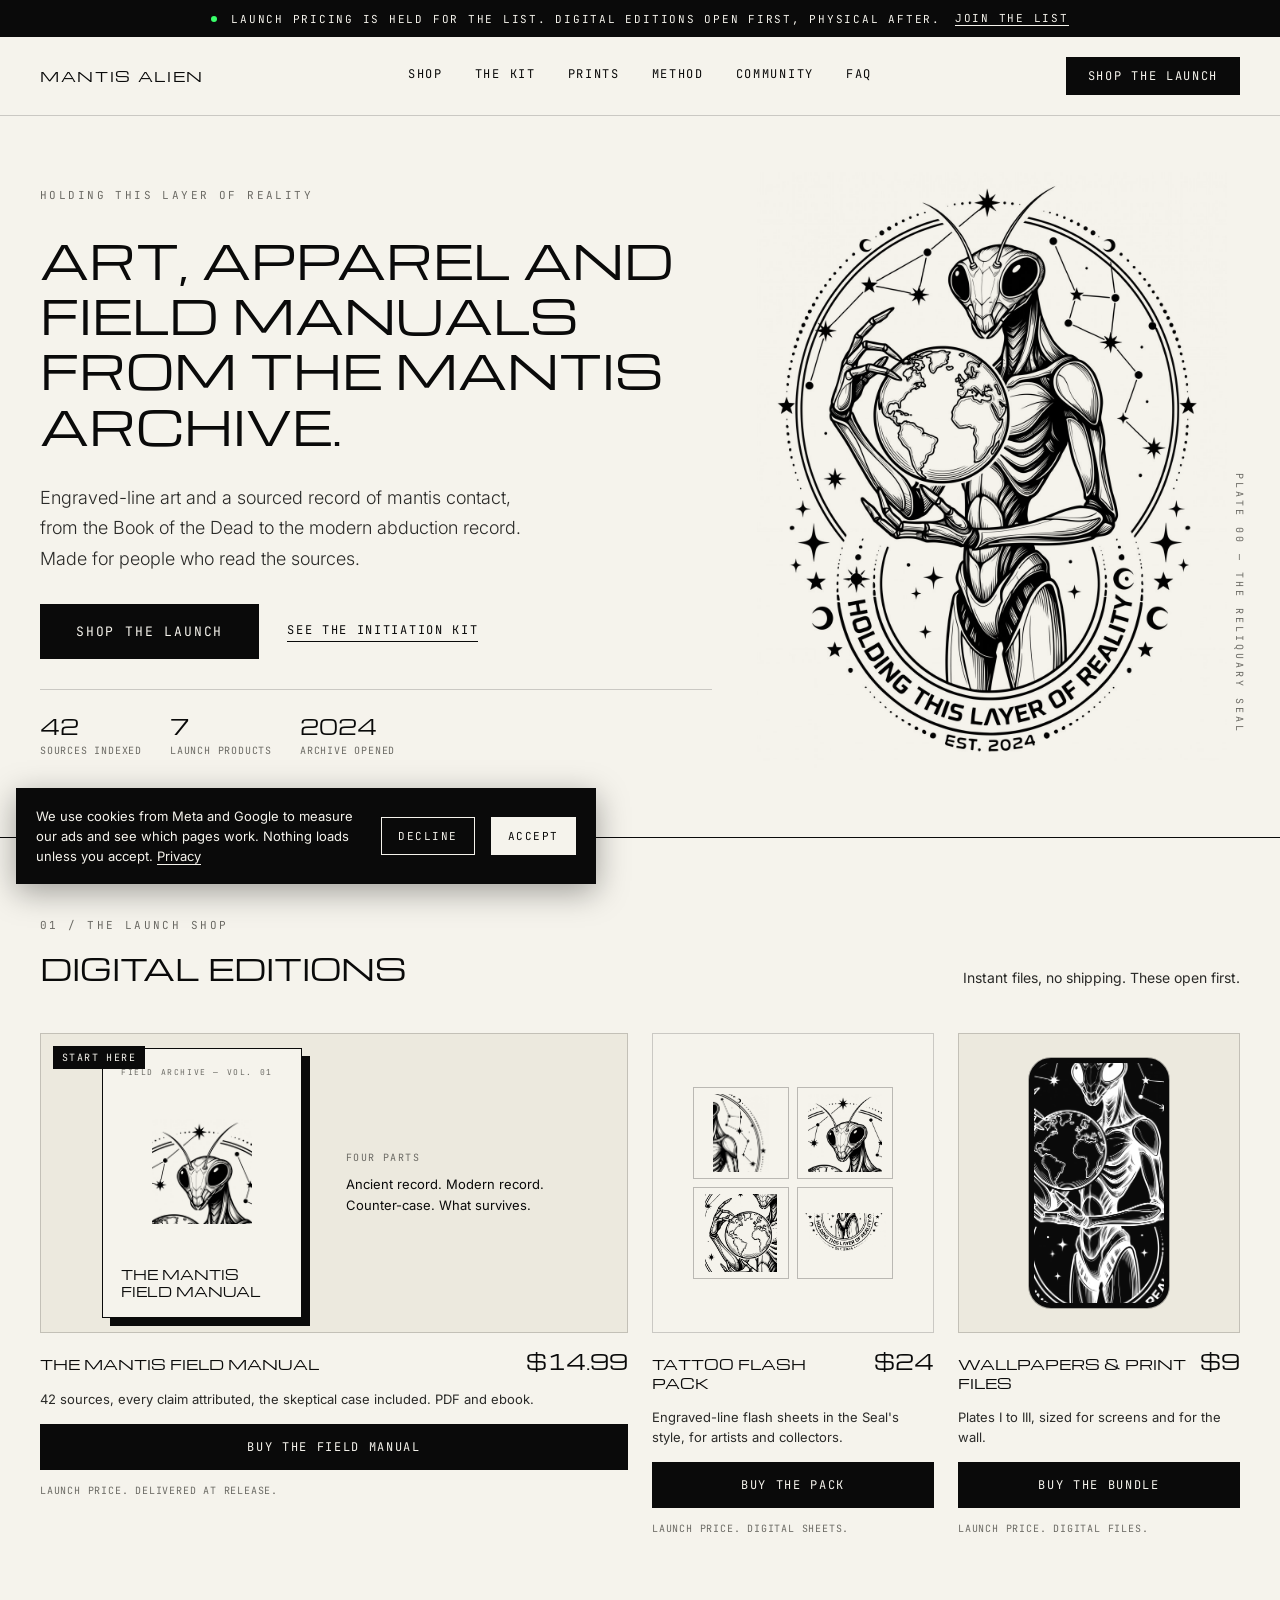
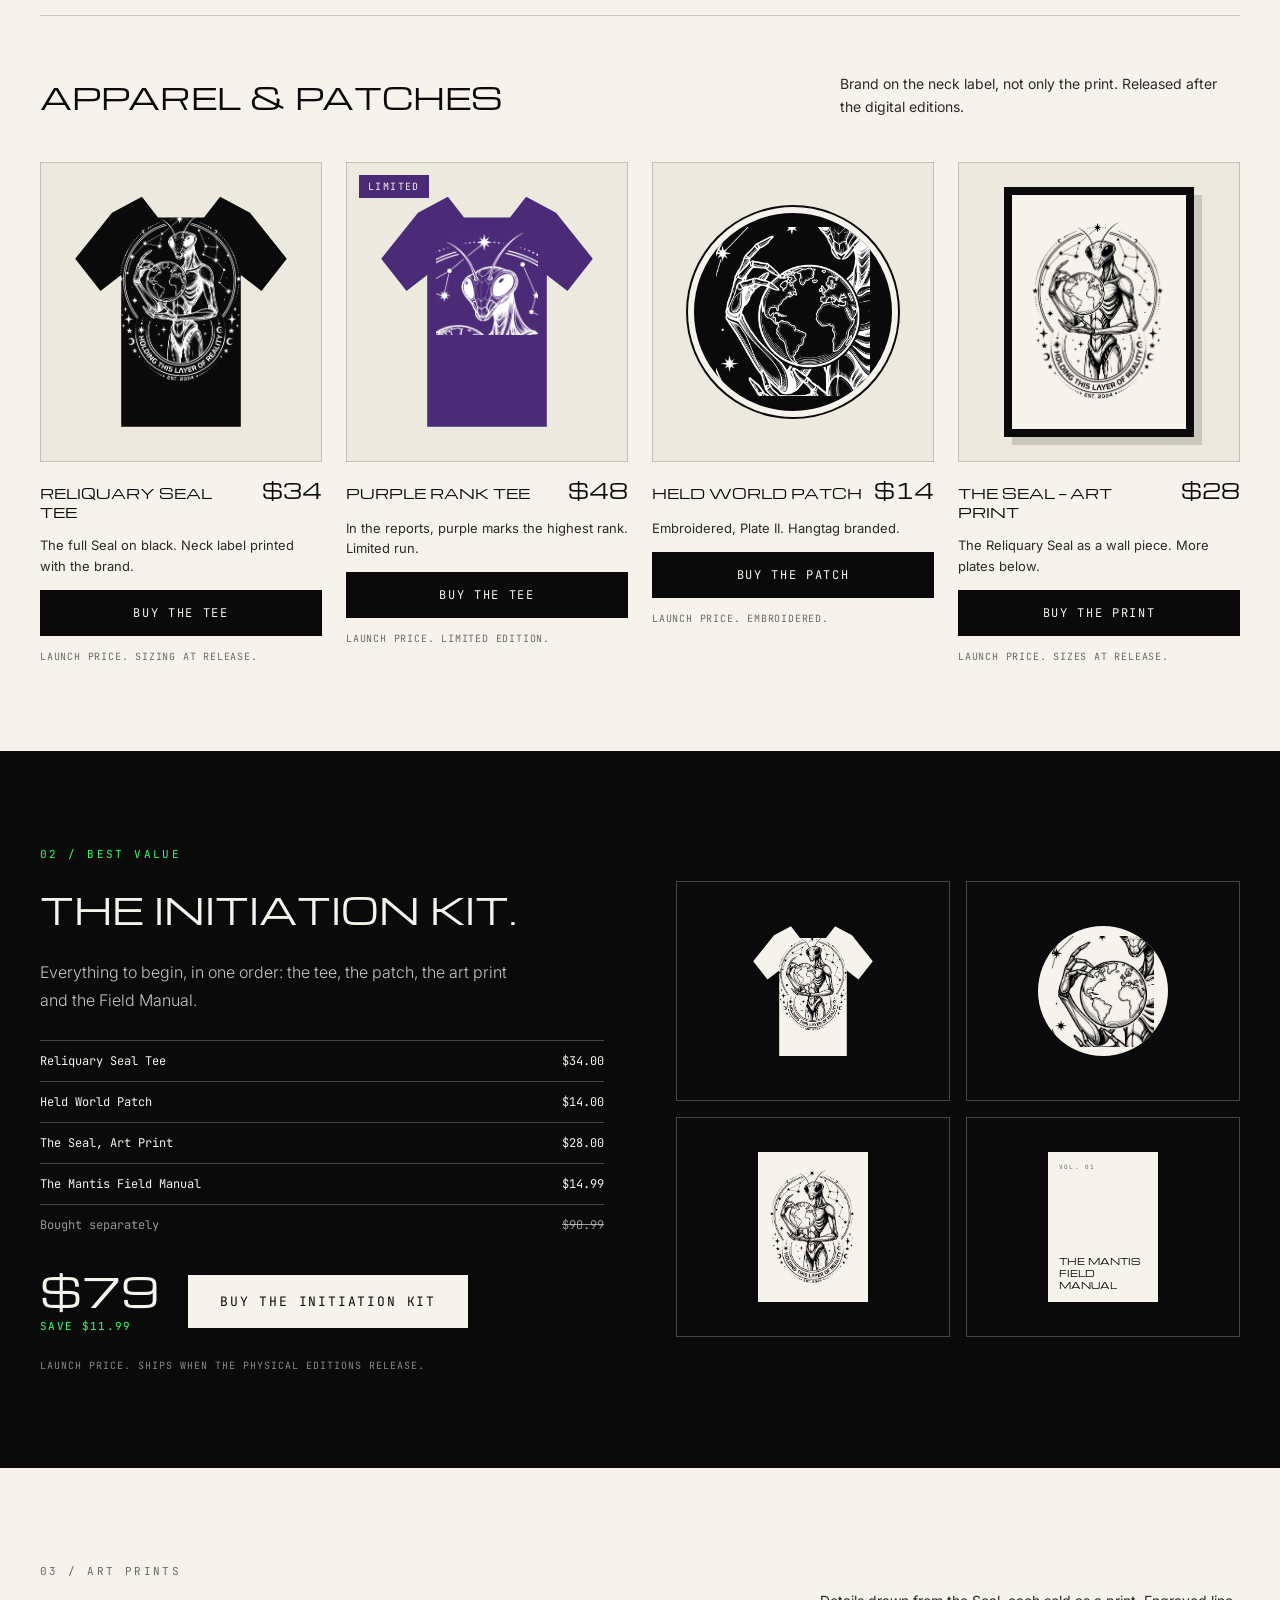
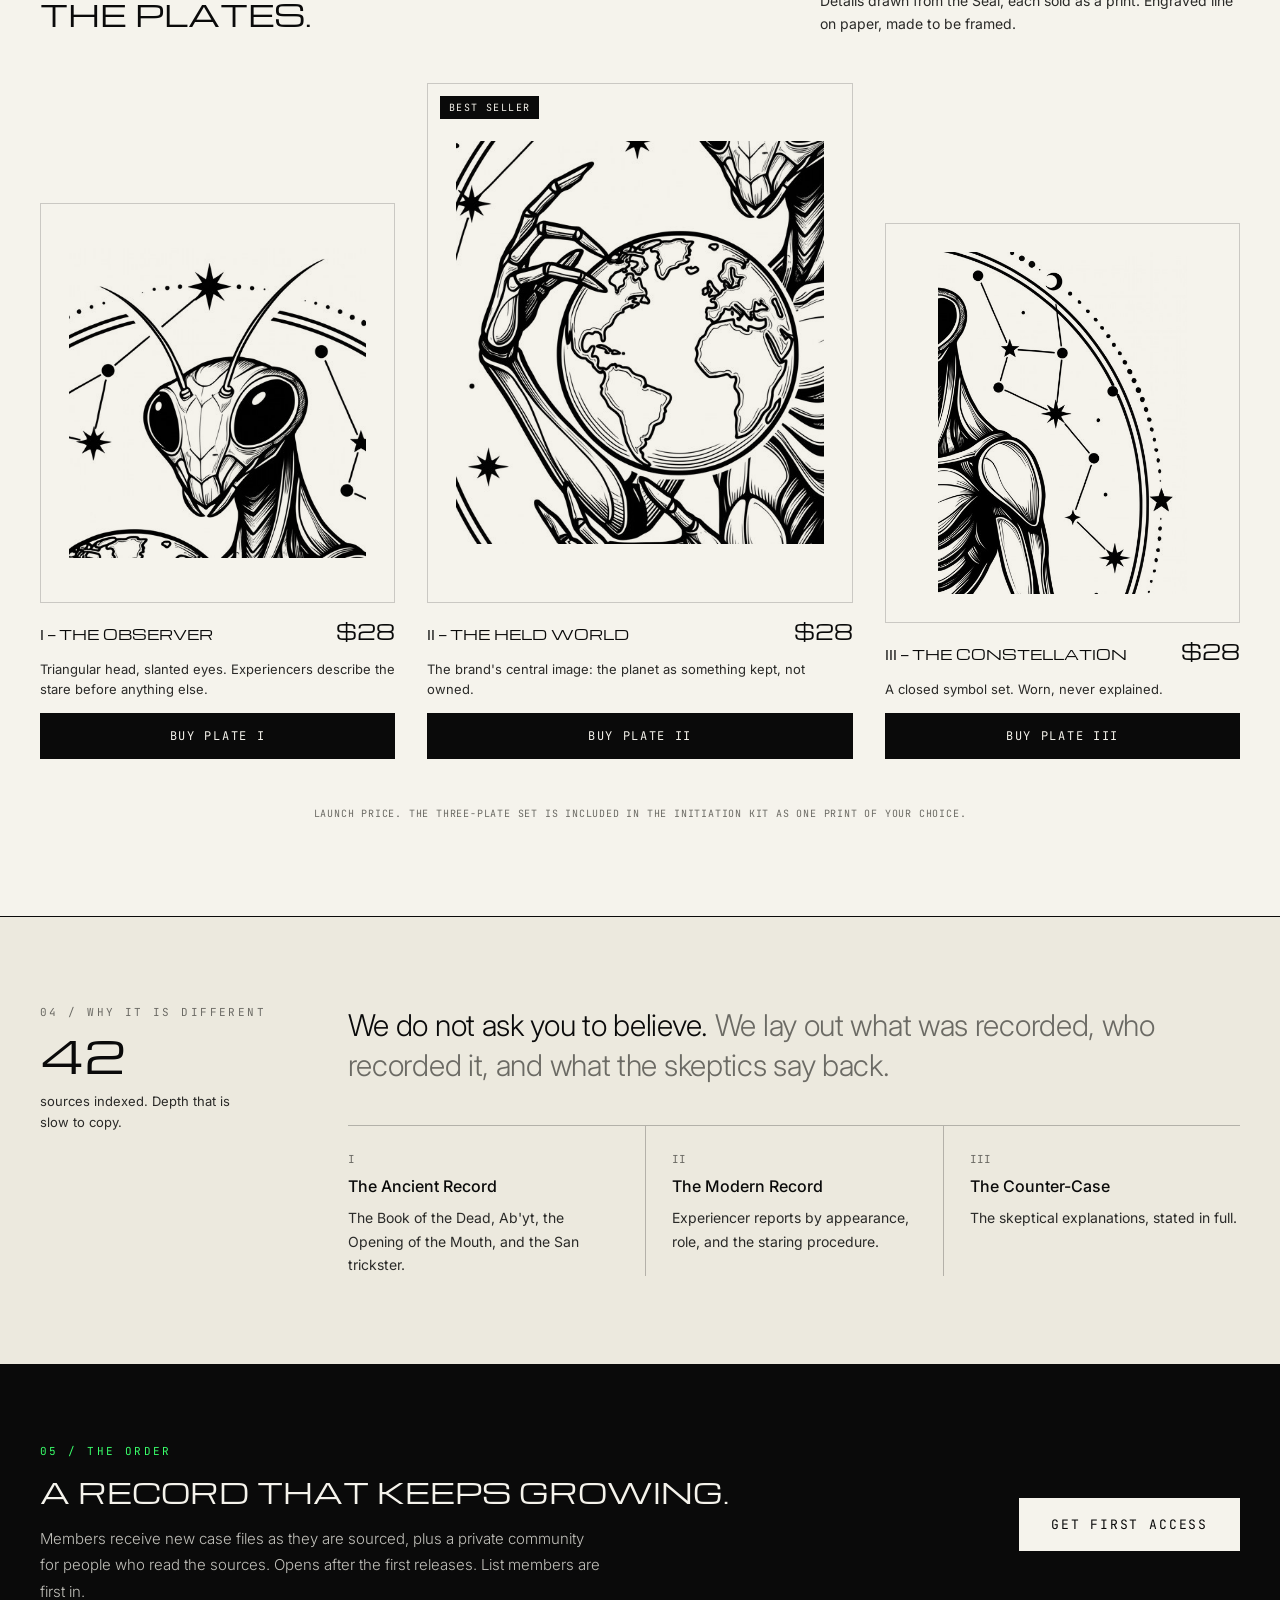
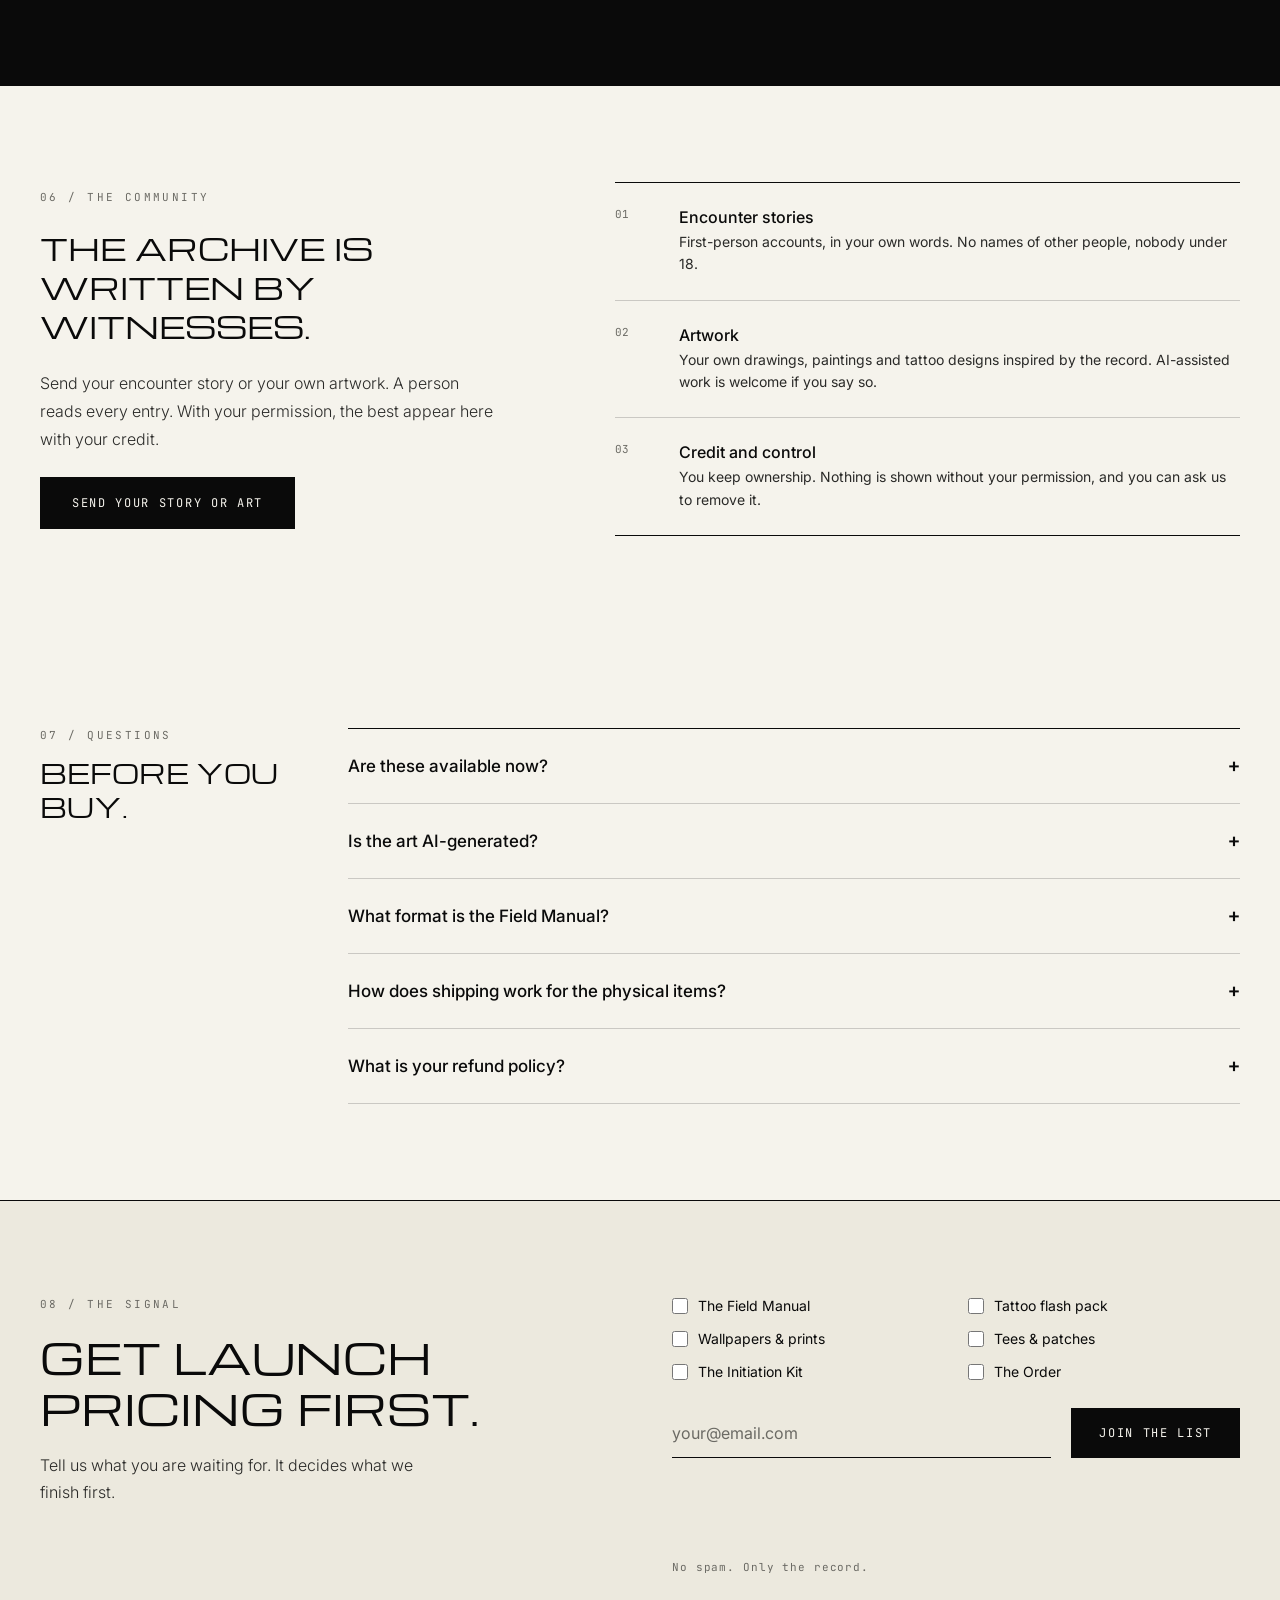
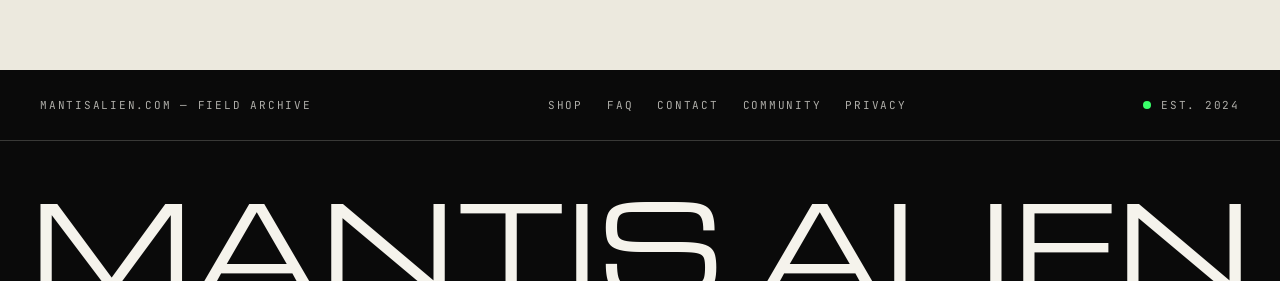
==== index.html @ 4e4853a8 "Initial site: landing, offer, waitlist, community, tracking Co-Authored-By: Claude Sonnet 5.5 <norep" ====
<!doctype html>
<html lang="en">
<head>
<meta charset="utf-8">
<meta name="viewport" content="width=device-width, initial-scale=1">
<title>Mantis Alien — Art, Apparel and Field Manuals from the Mantis Archive</title>
<meta name="description" content="Engraved-line art, tees, patches and a sourced record of mantis contact, from the Book of the Dead to the modern abduction record. 42 sources, every claim attributed.">

<link rel="canonical" href="https://mantisalien.com/">
<meta property="og:type" content="website">
<meta property="og:site_name" content="Mantis Alien">
<meta property="og:title" content="Mantis Alien — Art, Apparel and Field Manuals from the Mantis Archive">
<meta property="og:description" content="Engraved-line art, tees, patches and a sourced record of mantis contact, from the Book of the Dead to the modern abduction record. 42 sources, every claim attributed.">
<meta property="og:url" content="https://mantisalien.com/">
<meta property="og:image" content="https://mantisalien.com/assets/og.jpg">
<meta name="twitter:card" content="summary_large_image">
<meta name="theme-color" content="#F5F3EC">
<link rel="icon" href="assets/favicon.svg" type="image/svg+xml">
<!-- Meta domain verification: paste the tag from Business Settings > Brand safety > Domains here, e.g.
<meta name="facebook-domain-verification" content="YOUR_CODE"> -->

<link rel="preconnect" href="https://fonts.googleapis.com">
<link rel="preconnect" href="https://fonts.gstatic.com" crossorigin>
<link href="https://fonts.googleapis.com/css2?family=Michroma&family=Inter:wght@300;400;500;600&family=JetBrains+Mono:wght@400;500&display=swap" rel="stylesheet">
<style>
  body { margin: 0; background: #F5F3EC; font-family: 'Inter', sans-serif; }
  * { box-sizing: border-box; }
  a { color: inherit; text-decoration: none; }
  .disp { font-family: 'Michroma', sans-serif; }
  .mono { font-family: 'JetBrains Mono', monospace; }
  .nav a { font-family: 'JetBrains Mono', monospace; font-size: 12px; letter-spacing: 0.14em; text-transform: uppercase; color: #0A0A0A; padding-bottom: 3px; border-bottom: 1px solid transparent; }
  .nav a:hover { border-bottom-color: #0A0A0A; }
  .buy { display: block; text-align: center; background: #0A0A0A; color: #F5F3EC; padding: 15px 20px; font-family: 'JetBrains Mono', monospace; font-size: 12px; letter-spacing: 0.14em; text-transform: uppercase; transition: background 0.2s; }
  .buy:hover { background: #39FF6A; color: #0A0A0A; }
  .buy-inv { display: block; text-align: center; background: #F5F3EC; color: #0A0A0A; padding: 18px 32px; font-family: 'JetBrains Mono', monospace; font-size: 13px; letter-spacing: 0.14em; text-transform: uppercase; transition: background 0.2s; }
  .buy-inv:hover { background: #39FF6A; }
  .linkline { border-bottom: 1px solid #0A0A0A; padding-bottom: 3px; }
  .linkline:hover { border-bottom-color: #39FF6A; }
  .card { display: flex; flex-direction: column; gap: 14px; }
  .card:hover .tile { border-color: #0A0A0A; }
  .tile { border: 1px solid rgba(10,10,10,0.18); height: 300px; display: flex; align-items: center; justify-content: center; position: relative; overflow: hidden; transition: border-color 0.2s; }
  .badge { position: absolute; top: 12px; left: 12px; font-family: 'JetBrains Mono', monospace; font-size: 10px; letter-spacing: 0.14em; text-transform: uppercase; background: #0A0A0A; color: #F5F3EC; padding: 5px 9px; z-index: 2; }
  .pname { font-family: 'Michroma', sans-serif; font-size: 14px; line-height: 1.35; }
  .pdesc { font-size: 13px; line-height: 1.55; color: #2A2A28; }
  .price { font-family: 'Michroma', sans-serif; font-size: 20px; }
  .fine { font-family: 'JetBrains Mono', monospace; font-size: 10px; letter-spacing: 0.08em; color: #6B6A64; }
  details { border-bottom: 1px solid rgba(10,10,10,0.18); }
  summary { list-style: none; cursor: pointer; display: flex; justify-content: space-between; align-items: center; padding: 24px 0; font-size: 17px; font-weight: 500; }
  summary::-webkit-details-marker { display: none; }
  summary .plus { font-family: 'JetBrains Mono', monospace; font-size: 20px; transition: transform 0.2s; }
  details[open] summary .plus { transform: rotate(45deg); }
  details .ans { padding: 0 0 26px; font-size: 15px; line-height: 1.7; color: #2A2A28; max-width: 720px; }
  input::placeholder { color: #6B6A64; }
  input[type=email]:focus { outline: none; border-bottom-color: #39FF6A; }
  input[type=checkbox] { accent-color: #0A0A0A; width: 16px; height: 16px; margin: 0; }
  label.chip { display: flex; align-items: center; gap: 10px; cursor: pointer; }
</style>

<link rel="stylesheet" href="assets/site.css">
<script type="application/ld+json">{"@context":"https://schema.org","@type":"WebSite","name":"Mantis Alien","url":"https://mantisalien.com/","description":"Art, apparel and sourced field manuals from the Mantis archive."}</script>
</head>
<body>
<div style="width: 100%; min-height: 100vh; background: #F5F3EC; color: #0A0A0A; display: flex; flex-direction: column; overflow: hidden;">

  <!-- ANNOUNCEMENT -->
  <div style="width: 100%; background: #0A0A0A; color: #F5F3EC; display: flex; justify-content: center;">
    <div class="mono" style="padding: 11px 40px; font-size: 11px; letter-spacing: 0.16em; text-transform: uppercase; display: flex; align-items: center; gap: 14px;">
      <span style="width: 6px; height: 6px; border-radius: 50%; background: #39FF6A; display: inline-block;"></span>
      Launch pricing is held for the list. Digital editions open first, physical after.
      <a href="#signal" style="border-bottom: 1px solid #F5F3EC;">Join the list</a>
    </div>
  </div>

  <!-- TOP BAR -->
  <div style="width: 100%; display: flex; justify-content: center; border-bottom: 1px solid rgba(10,10,10,0.18);">
    <div class="topbar" style="width: 100%; max-width: 1280px; padding: 20px 40px; display: grid; grid-template-columns: minmax(0,1fr) auto minmax(0,1fr); align-items: center; gap: 24px;">
      <div class="disp" style="font-size: 14px; letter-spacing: 0.12em;">MANTIS ALIEN</div>
      <div class="nav" style="display: flex; gap: 32px;">
        <a href="#shop">Shop</a>
        <a href="#kit">The Kit</a>
        <a href="#prints">Prints</a>
        <a href="#method">Method</a>
        <a href="#community">Community</a>
        <a href="#faq">FAQ</a>
      </div>
      <div style="display: flex; justify-content: flex-end;">
        <a href="#shop" style="background: #0A0A0A; color: #F5F3EC; padding: 11px 22px; font-family: 'JetBrains Mono', monospace; font-size: 12px; letter-spacing: 0.14em; text-transform: uppercase;">Shop the launch</a>
      </div>
    </div>
  </div>

  <!-- HERO -->
  <div style="width: 100%; display: flex; justify-content: center;">
    <div style="width: 100%; max-width: 1280px; padding: 56px 40px 64px; display: grid; grid-template-columns: minmax(0,1.15fr) minmax(0,0.85fr); gap: 32px; align-items: center;">
      <div style="display: flex; flex-direction: column; gap: 30px;">
        <div class="mono" style="font-size: 11px; letter-spacing: 0.22em; text-transform: uppercase; color: #6B6A64;">Holding this layer of reality</div>
        <h1 class="disp" style="margin: 0; font-size: 46px; line-height: 1.2; font-weight: 400;">ART, APPAREL AND FIELD MANUALS FROM THE MANTIS ARCHIVE.</h1>
        <p style="margin: 0; max-width: 500px; font-size: 18px; line-height: 1.7; font-weight: 300; color: #2A2A28;">Engraved-line art and a sourced record of mantis contact, from the Book of the Dead to the modern abduction record. Made for people who read the sources.</p>
        <div style="display: flex; align-items: center; gap: 28px;">
          <a href="#shop" class="buy" style="padding: 19px 36px; font-size: 13px;">Shop the launch</a>
          <a href="#kit" class="linkline mono" style="font-size: 12px; letter-spacing: 0.14em; text-transform: uppercase;">See the Initiation Kit</a>
        </div>
        <div class="keep" style="display: grid; grid-template-columns: repeat(3, auto); gap: 28px; justify-content: start; padding-top: 22px; border-top: 1px solid rgba(10,10,10,0.18);">
          <div><div class="disp" style="font-size: 20px;">42</div><div class="fine" style="margin-top: 4px;">SOURCES INDEXED</div></div>
          <div><div class="disp" style="font-size: 20px;">7</div><div class="fine" style="margin-top: 4px;">LAUNCH PRODUCTS</div></div>
          <div><div class="disp" style="font-size: 20px;">2024</div><div class="fine" style="margin-top: 4px;">ARCHIVE OPENED</div></div>
        </div>
      </div>
      <div style="position: relative; display: flex; justify-content: center;">
        <img src="assets/emblem.jpg" alt="The Mantis Alien Reliquary Seal: a mantis being holding the Earth inside a ring of constellations, inscribed Holding This Layer of Reality" style="width: 100%; max-width: 470px; height: auto; mix-blend-mode: multiply; display: block;">
        <div class="mono" style="position: absolute; right: -6px; top: 50%; writing-mode: vertical-rl; font-size: 10px; letter-spacing: 0.3em; text-transform: uppercase; color: #6B6A64;">Plate 00 — The Reliquary Seal</div>
      </div>
    </div>
  </div>

  <!-- SHOP -->
  <div id="shop" style="width: 100%; display: flex; justify-content: center; border-top: 1px solid #0A0A0A;">
    <div style="width: 100%; max-width: 1280px; padding: 80px 40px 40px; display: flex; flex-direction: column; gap: 44px;">
      <div style="display: flex; align-items: flex-end; justify-content: space-between; gap: 32px;">
        <div style="display: flex; flex-direction: column; gap: 14px;">
          <div class="mono" style="font-size: 11px; letter-spacing: 0.22em; text-transform: uppercase; color: #6B6A64;">01 / The Launch Shop</div>
          <h2 class="disp" style="margin: 0; font-size: 30px; font-weight: 400;">DIGITAL EDITIONS</h2>
        </div>
        <div style="max-width: 400px; font-size: 14px; line-height: 1.65; color: #2A2A28;">Instant files, no shipping. These open first.</div>
      </div>
      <div class="pgrid" style="display: grid; grid-template-columns: repeat(4, minmax(0,1fr)); gap: 24px;">

        <!-- Field Manual (featured, spans 2) -->
        <div class="card" style="grid-column: span 2;">
          <div class="tile" style="background: #ECE9DE; gap: 44px;">
            <span class="badge">Start here</span>
            <div style="width: 200px; height: 270px; border: 1px solid #0A0A0A; background: #F5F3EC; padding: 18px; display: flex; flex-direction: column; justify-content: space-between; box-shadow: 8px 8px 0 #0A0A0A;">
              <div class="mono" style="font-size: 8px; letter-spacing: 0.2em; text-transform: uppercase; color: #6B6A64;">Field Archive — Vol. 01</div>
              <div style="display: flex; justify-content: center;"><img loading="lazy" decoding="async" src="assets/head.jpg" alt="" style="width: 100px; height: auto; mix-blend-mode: multiply;"></div>
              <div class="disp" style="font-size: 13px; line-height: 1.3;">THE MANTIS<br>FIELD MANUAL</div>
            </div>
            <div style="display: flex; flex-direction: column; gap: 10px; max-width: 220px;">
              <div class="mono" style="font-size: 10px; letter-spacing: 0.14em; text-transform: uppercase; color: #6B6A64;">Four parts</div>
              <div style="font-size: 13px; line-height: 1.6;">Ancient record. Modern record. Counter-case. What survives.</div>
            </div>
          </div>
          <div style="display: flex; justify-content: space-between; align-items: baseline; gap: 12px;">
            <div class="pname">THE MANTIS FIELD MANUAL</div>
            <div class="price">$14.99</div>
          </div>
          <div class="pdesc">42 sources, every claim attributed, the skeptical case included. PDF and ebook.</div>
          <a href="waitlist.html" class="buy">Buy the Field Manual</a>
          <div class="fine">LAUNCH PRICE. DELIVERED AT RELEASE.</div>
        </div>

        <!-- Flash pack -->
        <div class="card">
          <div class="tile" style="background: #F5F3EC;">
            <div class="keep" style="display: grid; grid-template-columns: 1fr 1fr; gap: 8px; width: 200px;">
              <div style="border: 1px solid rgba(10,10,10,0.25); height: 92px; display: flex; align-items: center; justify-content: center; padding: 6px;"><img loading="lazy" decoding="async" src="assets/stars.jpg" alt="" style="max-width: 100%; max-height: 100%; mix-blend-mode: multiply;"></div>
              <div style="border: 1px solid rgba(10,10,10,0.25); height: 92px; display: flex; align-items: center; justify-content: center; padding: 6px;"><img loading="lazy" decoding="async" src="assets/head.jpg" alt="" style="max-width: 100%; max-height: 100%; mix-blend-mode: multiply;"></div>
              <div style="border: 1px solid rgba(10,10,10,0.25); height: 92px; display: flex; align-items: center; justify-content: center; padding: 6px;"><img loading="lazy" decoding="async" src="assets/globe.jpg" alt="" style="max-width: 100%; max-height: 100%; mix-blend-mode: multiply;"></div>
              <div style="border: 1px solid rgba(10,10,10,0.25); height: 92px; display: flex; align-items: center; justify-content: center; padding: 6px;"><img loading="lazy" decoding="async" src="assets/wordring.jpg" alt="" style="max-width: 100%; max-height: 100%; mix-blend-mode: multiply;"></div>
            </div>
          </div>
          <div style="display: flex; justify-content: space-between; align-items: baseline; gap: 12px;">
            <div class="pname">TATTOO FLASH PACK</div>
            <div class="price">$24</div>
          </div>
          <div class="pdesc">Engraved-line flash sheets in the Seal's style, for artists and collectors.</div>
          <a href="waitlist.html" class="buy">Buy the pack</a>
          <div class="fine">LAUNCH PRICE. DIGITAL SHEETS.</div>
        </div>

        <!-- Wallpapers -->
        <div class="card">
          <div class="tile" style="background: #ECE9DE;">
            <div style="width: 140px; height: 250px; border-radius: 22px; background: #0A0A0A; border: 5px solid #0A0A0A; display: flex; align-items: center; justify-content: center; overflow: hidden; box-shadow: 0 0 0 1px rgba(10,10,10,0.3);">
              <img loading="lazy" decoding="async" src="assets/emblem.jpg" alt="" style="width: 210%; max-width: none; height: auto; filter: invert(1); mix-blend-mode: screen; margin-left: -4%;">
            </div>
          </div>
          <div style="display: flex; justify-content: space-between; align-items: baseline; gap: 12px;">
            <div class="pname">WALLPAPERS &amp; PRINT FILES</div>
            <div class="price">$9</div>
          </div>
          <div class="pdesc">Plates I to III, sized for screens and for the wall.</div>
          <a href="waitlist.html" class="buy">Buy the bundle</a>
          <div class="fine">LAUNCH PRICE. DIGITAL FILES.</div>
        </div>
      </div>
    </div>
  </div>

  <div style="width: 100%; display: flex; justify-content: center;">
    <div style="width: 100%; max-width: 1280px; padding: 40px 40px 88px; display: flex; flex-direction: column; gap: 44px;">
      <div style="display: flex; align-items: flex-end; justify-content: space-between; gap: 32px; border-top: 1px solid rgba(10,10,10,0.18); padding-top: 56px;">
        <h2 class="disp" style="margin: 0; font-size: 30px; font-weight: 400;">APPAREL &amp; PATCHES</h2>
        <div style="max-width: 400px; font-size: 14px; line-height: 1.65; color: #2A2A28;">Brand on the neck label, not only the print. Released after the digital editions.</div>
      </div>
      <div class="pgrid" style="display: grid; grid-template-columns: repeat(4, minmax(0,1fr)); gap: 24px;">

        <!-- Tee -->
        <div class="card">
          <div class="tile" style="background: #ECE9DE;">
            <div style="width: 230px; height: 230px; background: #0A0A0A; clip-path: polygon(33% 0, 20% 7%, 4% 27%, 15% 41%, 24% 34%, 24% 100%, 76% 100%, 76% 34%, 85% 41%, 96% 27%, 80% 7%, 67% 0, 60% 9%, 40% 9%); position: relative;">
              <img loading="lazy" decoding="async" src="assets/emblem.jpg" alt="" style="position: absolute; width: 60%; left: 20%; top: 6%; height: auto; filter: invert(1); mix-blend-mode: screen;">
            </div>
          </div>
          <div style="display: flex; justify-content: space-between; align-items: baseline; gap: 12px;">
            <div class="pname">RELIQUARY SEAL TEE</div>
            <div class="price">$34</div>
          </div>
          <div class="pdesc">The full Seal on black. Neck label printed with the brand.</div>
          <a href="waitlist.html" class="buy">Buy the tee</a>
          <div class="fine">LAUNCH PRICE. SIZING AT RELEASE.</div>
        </div>

        <!-- Purple tee -->
        <div class="card">
          <div class="tile" style="background: #ECE9DE;">
            <span class="badge" style="background: #4B2A78;">Limited</span>
            <div style="width: 230px; height: 230px; background: #4B2A78; clip-path: polygon(33% 0, 20% 7%, 4% 27%, 15% 41%, 24% 34%, 24% 100%, 76% 100%, 76% 34%, 85% 41%, 96% 27%, 80% 7%, 67% 0, 60% 9%, 40% 9%); position: relative;">
              <img loading="lazy" decoding="async" src="assets/head.jpg" alt="" style="position: absolute; width: 44%; left: 28%; top: 14%; height: auto; filter: invert(1); mix-blend-mode: screen;">
            </div>
          </div>
          <div style="display: flex; justify-content: space-between; align-items: baseline; gap: 12px;">
            <div class="pname">PURPLE RANK TEE</div>
            <div class="price">$48</div>
          </div>
          <div class="pdesc">In the reports, purple marks the highest rank. Limited run.</div>
          <a href="waitlist.html" class="buy">Buy the tee</a>
          <div class="fine">LAUNCH PRICE. LIMITED EDITION.</div>
        </div>

        <!-- Patch -->
        <div class="card">
          <div class="tile" style="background: #ECE9DE;">
            <div style="width: 210px; height: 210px; border-radius: 50%; background: #0A0A0A; border: 6px solid #F5F3EC; box-shadow: 0 0 0 2px #0A0A0A; display: flex; align-items: center; justify-content: center; overflow: hidden;">
              <img loading="lazy" decoding="async" src="assets/globe.jpg" alt="" style="width: 78%; height: auto; filter: invert(1); mix-blend-mode: screen;">
            </div>
          </div>
          <div style="display: flex; justify-content: space-between; align-items: baseline; gap: 12px;">
            <div class="pname">HELD WORLD PATCH</div>
            <div class="price">$14</div>
          </div>
          <div class="pdesc">Embroidered, Plate II. Hangtag branded.</div>
          <a href="waitlist.html" class="buy">Buy the patch</a>
          <div class="fine">LAUNCH PRICE. EMBROIDERED.</div>
        </div>

        <!-- Print -->
        <div class="card">
          <div class="tile" style="background: #ECE9DE;">
            <div style="width: 190px; height: 250px; background: #F5F3EC; border: 8px solid #0A0A0A; padding: 14px; display: flex; align-items: center; justify-content: center; box-shadow: 8px 8px 0 rgba(10,10,10,0.15);">
              <img loading="lazy" decoding="async" src="assets/emblem.jpg" alt="" style="max-width: 100%; max-height: 100%; mix-blend-mode: multiply;">
            </div>
          </div>
          <div style="display: flex; justify-content: space-between; align-items: baseline; gap: 12px;">
            <div class="pname">THE SEAL — ART PRINT</div>
            <div class="price">$28</div>
          </div>
          <div class="pdesc">The Reliquary Seal as a wall piece. More plates below.</div>
          <a href="waitlist.html" class="buy">Buy the print</a>
          <div class="fine">LAUNCH PRICE. SIZES AT RELEASE.</div>
        </div>
      </div>
    </div>
  </div>

  <!-- THE KIT (INVERTED) -->
  <div id="kit" style="width: 100%; display: flex; justify-content: center; background: #0A0A0A; color: #F5F3EC;">
    <div style="width: 100%; max-width: 1280px; padding: 96px 40px; display: grid; grid-template-columns: minmax(0,1fr) minmax(0,1fr); gap: 72px; align-items: center;">
      <div style="display: flex; flex-direction: column; gap: 26px;">
        <div class="mono" style="font-size: 11px; letter-spacing: 0.22em; text-transform: uppercase; color: #39FF6A;">02 / Best value</div>
        <h2 class="disp" style="margin: 0; font-size: 36px; line-height: 1.25; font-weight: 400;">THE INITIATION KIT.</h2>
        <p style="margin: 0; font-size: 16px; line-height: 1.75; font-weight: 300; color: rgba(245,243,236,0.8); max-width: 480px;">Everything to begin, in one order: the tee, the patch, the art print and the Field Manual.</p>
        <div class="mono" style="border-top: 1px solid rgba(245,243,236,0.25);">
          <div style="display: flex; justify-content: space-between; padding: 12px 0; border-bottom: 1px solid rgba(245,243,236,0.25); font-size: 12px;"><span>Reliquary Seal Tee</span><span>$34.00</span></div>
          <div style="display: flex; justify-content: space-between; padding: 12px 0; border-bottom: 1px solid rgba(245,243,236,0.25); font-size: 12px;"><span>Held World Patch</span><span>$14.00</span></div>
          <div style="display: flex; justify-content: space-between; padding: 12px 0; border-bottom: 1px solid rgba(245,243,236,0.25); font-size: 12px;"><span>The Seal, Art Print</span><span>$28.00</span></div>
          <div style="display: flex; justify-content: space-between; padding: 12px 0; border-bottom: 1px solid rgba(245,243,236,0.25); font-size: 12px;"><span>The Mantis Field Manual</span><span>$14.99</span></div>
          <div style="display: flex; justify-content: space-between; padding: 12px 0; font-size: 12px; color: rgba(245,243,236,0.6);"><span>Bought separately</span><span style="text-decoration: line-through;">$90.99</span></div>
        </div>
        <div style="display: flex; align-items: center; gap: 28px;">
          <div><div class="disp" style="font-size: 40px; line-height: 1;">$79</div><div class="mono" style="font-size: 11px; letter-spacing: 0.12em; color: #39FF6A; margin-top: 8px;">SAVE $11.99</div></div>
          <a href="waitlist.html" class="buy-inv">Buy the Initiation Kit</a>
        </div>
        <div class="mono" style="font-size: 10px; letter-spacing: 0.1em; color: rgba(245,243,236,0.55);">LAUNCH PRICE. SHIPS WHEN THE PHYSICAL EDITIONS RELEASE.</div>
      </div>
      <div class="keep" style="display: grid; grid-template-columns: 1fr 1fr; gap: 16px;">
        <div style="border: 1px solid rgba(245,243,236,0.25); height: 220px; display: flex; align-items: center; justify-content: center; background: #0A0A0A; position: relative;">
          <div style="width: 130px; height: 130px; background: #F5F3EC; clip-path: polygon(33% 0, 20% 7%, 4% 27%, 15% 41%, 24% 34%, 24% 100%, 76% 100%, 76% 34%, 85% 41%, 96% 27%, 80% 7%, 67% 0, 60% 9%, 40% 9%); position: relative;">
            <img loading="lazy" decoding="async" src="assets/emblem.jpg" alt="" style="position: absolute; width: 60%; left: 20%; top: 6%; height: auto; mix-blend-mode: multiply;">
          </div>
        </div>
        <div style="border: 1px solid rgba(245,243,236,0.25); height: 220px; display: flex; align-items: center; justify-content: center;">
          <div style="width: 130px; height: 130px; border-radius: 50%; background: #F5F3EC; display: flex; align-items: center; justify-content: center; overflow: hidden;"><img loading="lazy" decoding="async" src="assets/globe.jpg" alt="" style="width: 78%; height: auto; mix-blend-mode: multiply;"></div>
        </div>
        <div style="border: 1px solid rgba(245,243,236,0.25); height: 220px; display: flex; align-items: center; justify-content: center;">
          <div style="width: 110px; height: 150px; background: #F5F3EC; padding: 8px; display: flex; align-items: center; justify-content: center;"><img loading="lazy" decoding="async" src="assets/emblem.jpg" alt="" style="max-width: 100%; max-height: 100%; mix-blend-mode: multiply;"></div>
        </div>
        <div style="border: 1px solid rgba(245,243,236,0.25); height: 220px; display: flex; align-items: center; justify-content: center;">
          <div style="width: 110px; height: 150px; border: 1px solid #F5F3EC; background: #F5F3EC; padding: 10px; display: flex; flex-direction: column; justify-content: space-between; color: #0A0A0A;">
            <div class="mono" style="font-size: 6px; letter-spacing: 0.2em; text-transform: uppercase; color: #6B6A64;">Vol. 01</div>
            <div class="disp" style="font-size: 9px; line-height: 1.3;">THE MANTIS<br>FIELD MANUAL</div>
          </div>
        </div>
      </div>
    </div>
  </div>

  <!-- PRINTS (ART) -->
  <div id="prints" style="width: 100%; display: flex; justify-content: center;">
    <div style="width: 100%; max-width: 1280px; padding: 96px 40px; display: flex; flex-direction: column; gap: 48px;">
      <div style="display: flex; align-items: flex-end; justify-content: space-between; gap: 32px;">
        <div style="display: flex; flex-direction: column; gap: 14px;">
          <div class="mono" style="font-size: 11px; letter-spacing: 0.22em; text-transform: uppercase; color: #6B6A64;">03 / Art prints</div>
          <h2 class="disp" style="margin: 0; font-size: 30px; font-weight: 400;">THE PLATES.</h2>
        </div>
        <div style="max-width: 420px; font-size: 14px; line-height: 1.65; color: #2A2A28;">Details drawn from the Seal, each sold as a print. Engraved line on paper, made to be framed.</div>
      </div>
      <div style="display: grid; grid-template-columns: minmax(0,1fr) minmax(0,1.2fr) minmax(0,1fr); gap: 32px; align-items: end;">
        <div class="card">
          <div class="tile" style="height: 400px; padding: 28px;"><img loading="lazy" decoding="async" src="assets/head.jpg" alt="Plate I: the mantis being's head with large dark eyes and antennae" style="max-width: 100%; max-height: 100%; mix-blend-mode: multiply;"></div>
          <div style="display: flex; justify-content: space-between; align-items: baseline;"><div class="pname">I — THE OBSERVER</div><div class="price">$28</div></div>
          <div class="pdesc">Triangular head, slanted eyes. Experiencers describe the stare before anything else.</div>
          <a href="waitlist.html" class="buy">Buy Plate I</a>
        </div>
        <div class="card">
          <div class="tile" style="height: 520px; padding: 28px;"><span class="badge">Best seller</span><img loading="lazy" decoding="async" src="assets/globe.jpg" alt="Plate II: a clawed hand holding the Earth" style="max-width: 100%; max-height: 100%; mix-blend-mode: multiply;"></div>
          <div style="display: flex; justify-content: space-between; align-items: baseline;"><div class="pname">II — THE HELD WORLD</div><div class="price">$28</div></div>
          <div class="pdesc">The brand's central image: the planet as something kept, not owned.</div>
          <a href="waitlist.html" class="buy">Buy Plate II</a>
        </div>
        <div class="card">
          <div class="tile" style="height: 400px; padding: 28px;"><img loading="lazy" decoding="async" src="assets/stars.jpg" alt="Plate III: a constellation of stars linked by fine lines" style="max-width: 100%; max-height: 100%; mix-blend-mode: multiply;"></div>
          <div style="display: flex; justify-content: space-between; align-items: baseline;"><div class="pname">III — THE CONSTELLATION</div><div class="price">$28</div></div>
          <div class="pdesc">A closed symbol set. Worn, never explained.</div>
          <a href="waitlist.html" class="buy">Buy Plate III</a>
        </div>
      </div>
      <div class="fine" style="text-align: center;">LAUNCH PRICE. THE THREE-PLATE SET IS INCLUDED IN THE INITIATION KIT AS ONE PRINT OF YOUR CHOICE.</div>
    </div>
  </div>

  <!-- METHOD -->
  <div id="method" style="width: 100%; display: flex; justify-content: center; border-top: 1px solid #0A0A0A; background: #ECE9DE;">
    <div style="width: 100%; max-width: 1280px; padding: 88px 40px; display: grid; grid-template-columns: minmax(0,0.3fr) minmax(0,1fr); gap: 40px;">
      <div style="display: flex; flex-direction: column; gap: 14px;">
        <div class="mono" style="font-size: 11px; letter-spacing: 0.22em; text-transform: uppercase; color: #6B6A64;">04 / Why it is different</div>
        <div class="disp" style="font-size: 44px; line-height: 1;">42</div>
        <div style="font-size: 13px; line-height: 1.6; color: #2A2A28; max-width: 200px;">sources indexed. Depth that is slow to copy.</div>
      </div>
      <div style="display: flex; flex-direction: column; gap: 40px;">
        <div style="font-size: 30px; line-height: 1.34; font-weight: 300; letter-spacing: -0.01em;">We do not ask you to believe. <span style="color: #6B6A64;">We lay out what was recorded, who recorded it, and what the skeptics say back.</span></div>
        <div style="display: grid; grid-template-columns: repeat(3, minmax(0,1fr)); border-top: 1px solid rgba(10,10,10,0.25);">
          <div style="padding: 26px 26px 0 0; display: flex; flex-direction: column; gap: 10px;">
            <span class="mono" style="font-size: 11px; color: #6B6A64;">I</span>
            <div style="font-size: 16px; font-weight: 500;">The Ancient Record</div>
            <div style="font-size: 14px; line-height: 1.65; color: #2A2A28;">The Book of the Dead, Ab'yt, the Opening of the Mouth, and the San trickster.</div>
          </div>
          <div style="padding: 26px 26px 0 26px; border-left: 1px solid rgba(10,10,10,0.25); display: flex; flex-direction: column; gap: 10px;">
            <span class="mono" style="font-size: 11px; color: #6B6A64;">II</span>
            <div style="font-size: 16px; font-weight: 500;">The Modern Record</div>
            <div style="font-size: 14px; line-height: 1.65; color: #2A2A28;">Experiencer reports by appearance, role, and the staring procedure.</div>
          </div>
          <div style="padding: 26px 0 0 26px; border-left: 1px solid rgba(10,10,10,0.25); display: flex; flex-direction: column; gap: 10px;">
            <span class="mono" style="font-size: 11px; color: #6B6A64;">III</span>
            <div style="font-size: 16px; font-weight: 500;">The Counter-Case</div>
            <div style="font-size: 14px; line-height: 1.65; color: #2A2A28;">The skeptical explanations, stated in full.</div>
          </div>
        </div>
      </div>
    </div>
  </div>

  <!-- ORDER -->
  <div id="order" style="width: 100%; display: flex; justify-content: center; background: #0A0A0A; color: #F5F3EC;">
    <div style="width: 100%; max-width: 1280px; padding: 80px 40px; display: grid; grid-template-columns: minmax(0,1fr) auto; gap: 48px; align-items: center;">
      <div style="display: flex; flex-direction: column; gap: 16px;">
        <div class="mono" style="font-size: 11px; letter-spacing: 0.22em; text-transform: uppercase; color: #39FF6A;">05 / The Order</div>
        <h3 class="disp" style="margin: 0; font-size: 28px; line-height: 1.3; font-weight: 400;">A RECORD THAT KEEPS GROWING.</h3>
        <p style="margin: 0; font-size: 15px; line-height: 1.75; font-weight: 300; color: rgba(245,243,236,0.78); max-width: 560px;">Members receive new case files as they are sourced, plus a private community for people who read the sources. Opens after the first releases. List members are first in.</p>
      </div>
      <a href="#signal" class="buy-inv">Get first access</a>
    </div>
  </div>

  
  <!-- COMMUNITY -->
  <div id="community" style="width: 100%; display: flex; justify-content: center; border-top: 1px solid #0A0A0A;">
    <div style="width: 100%; max-width: 1280px; padding: 96px 40px; display: grid; grid-template-columns: minmax(0,0.9fr) minmax(0,1.1fr); gap: 64px; align-items: center;">
      <div style="display: flex; flex-direction: column; gap: 24px;">
        <div class="mono" style="font-size: 11px; letter-spacing: 0.22em; text-transform: uppercase; color: #6B6A64;">06 / The community</div>
        <h2 class="disp" style="margin: 0; font-size: 30px; line-height: 1.3; font-weight: 400;">THE ARCHIVE IS WRITTEN BY WITNESSES.</h2>
        <p style="margin: 0; font-size: 16px; line-height: 1.75; font-weight: 300; color: #2A2A28; max-width: 460px;">Send your encounter story or your own artwork. A person reads every entry. With your permission, the best appear here with your credit.</p>
        <a href="community.html" class="buy" style="align-self: flex-start; padding: 18px 32px;">Send your story or art</a>
      </div>
      <div style="border-top: 1px solid #0A0A0A;">
        <div style="display: grid; grid-template-columns: 48px minmax(0,1fr); gap: 16px; padding: 24px 0; border-bottom: 1px solid rgba(10,10,10,0.18);" class="keep">
          <span class="mono" style="font-size: 11px; color: #6B6A64;">01</span>
          <div><div style="font-size: 16px; font-weight: 500;">Encounter stories</div><div style="font-size: 14px; line-height: 1.6; color: #2A2A28; margin-top: 4px;">First-person accounts, in your own words. No names of other people, nobody under 18.</div></div>
        </div>
        <div style="display: grid; grid-template-columns: 48px minmax(0,1fr); gap: 16px; padding: 24px 0; border-bottom: 1px solid rgba(10,10,10,0.18);" class="keep">
          <span class="mono" style="font-size: 11px; color: #6B6A64;">02</span>
          <div><div style="font-size: 16px; font-weight: 500;">Artwork</div><div style="font-size: 14px; line-height: 1.6; color: #2A2A28; margin-top: 4px;">Your own drawings, paintings and tattoo designs inspired by the record. AI-assisted work is welcome if you say so.</div></div>
        </div>
        <div style="display: grid; grid-template-columns: 48px minmax(0,1fr); gap: 16px; padding: 24px 0; border-bottom: 1px solid #0A0A0A;" class="keep">
          <span class="mono" style="font-size: 11px; color: #6B6A64;">03</span>
          <div><div style="font-size: 16px; font-weight: 500;">Credit and control</div><div style="font-size: 14px; line-height: 1.6; color: #2A2A28; margin-top: 4px;">You keep ownership. Nothing is shown without your permission, and you can ask us to remove it.</div></div>
        </div>
      </div>
    </div>
  </div>

  <!-- FAQ -->
  <div id="faq" style="width: 100%; display: flex; justify-content: center;">
    <div style="width: 100%; max-width: 1280px; padding: 96px 40px; display: grid; grid-template-columns: minmax(0,0.3fr) minmax(0,1fr); gap: 40px;">
      <div style="display: flex; flex-direction: column; gap: 14px;">
        <div class="mono" style="font-size: 11px; letter-spacing: 0.22em; text-transform: uppercase; color: #6B6A64;">07 / Questions</div>
        <h2 class="disp" style="margin: 0; font-size: 26px; line-height: 1.3; font-weight: 400;">BEFORE YOU BUY.</h2>
      </div>
      <div style="border-top: 1px solid #0A0A0A;">
        <details>
          <summary>Are these available now? <span class="plus">+</span></summary>
          <div class="ans">Not yet. The catalog releases in stages: digital editions first, physical products after. Buying at the launch price puts you on the list, and you are notified the day each product opens.</div>
        </details>
        <details>
          <summary>Is the art AI-generated? <span class="plus">+</span></summary>
          <div class="ans">The Seal was generated with AI assistance and is being redrawn by hand. We say so on every marketplace listing. The lore is written by a person and each claim is attributed to its source.</div>
        </details>
        <details>
          <summary>What format is the Field Manual? <span class="plus">+</span></summary>
          <div class="ans">PDF and ebook at launch. A paperback follows.</div>
        </details>
        <details>
          <summary>How does shipping work for the physical items? <span class="plus">+</span></summary>
          <div class="ans">Regions and shipping costs are published before each physical release, so you see the full price before you pay.</div>
        </details>
        <details>
          <summary>What is your refund policy? <span class="plus">+</span></summary>
          <div class="ans">The refund policy is published with the first release. Nothing is charged before then.</div>
        </details>
      </div>
    </div>
  </div>

  <!-- SIGNAL -->
  <div id="signal" style="width: 100%; display: flex; justify-content: center; border-top: 1px solid #0A0A0A; background: #ECE9DE;">
    <div style="width: 100%; max-width: 1280px; padding: 96px 40px; display: grid; grid-template-columns: minmax(0,1fr) minmax(0,1fr); gap: 64px; align-items: start;">
      <div style="display: flex; flex-direction: column; gap: 20px;">
        <div class="mono" style="font-size: 11px; letter-spacing: 0.22em; text-transform: uppercase; color: #6B6A64;">08 / The Signal</div>
        <h2 class="disp" style="margin: 0; font-size: 42px; line-height: 1.2; font-weight: 400;">GET LAUNCH PRICING FIRST.</h2>
        <p style="margin: 0; font-size: 16px; line-height: 1.7; font-weight: 300; color: #2A2A28; max-width: 400px;">Tell us what you are waiting for. It decides what we finish first.</p>
      </div>
      <div style="display: flex; flex-direction: column; gap: 28px;">
        <div class="keep" style="display: grid; grid-template-columns: repeat(2, minmax(0,1fr)); gap: 16px 24px; font-size: 14px;">
          <label class="chip"><input type="checkbox" name="interest" value="The Field Manual" form="signalForm"> The Field Manual</label>
          <label class="chip"><input type="checkbox" name="interest" value="Tattoo flash pack" form="signalForm"> Tattoo flash pack</label>
          <label class="chip"><input type="checkbox" name="interest" value="Wallpapers & prints" form="signalForm"> Wallpapers &amp; prints</label>
          <label class="chip"><input type="checkbox" name="interest" value="Tees & patches" form="signalForm"> Tees &amp; patches</label>
          <label class="chip"><input type="checkbox" name="interest" value="The Initiation Kit" form="signalForm"> The Initiation Kit</label>
          <label class="chip"><input type="checkbox" name="interest" value="The Order" form="signalForm"> The Order</label>
        </div>
        <div style="display: flex; gap: 20px; align-items: flex-end;">
          <input type="email" name="email" required autocomplete="email" form="signalForm" aria-label="Email address" placeholder="your@email.com" style="flex-grow: 1; background: transparent; border: none; border-bottom: 1px solid #0A0A0A; padding: 14px 0; font-size: 16px; font-family: 'Inter', sans-serif; color: #0A0A0A; border-radius: 0;">
          <button type="submit" form="signalForm" class="buy" style="border: none; cursor: pointer; padding: 17px 28px;">Join the list</button>
        </div>
        <div class="form-msg" id="signalMsg" role="status" aria-live="polite"></div>
        <form id="signalForm" data-form="signal" data-msg="signalMsg" novalidate></form>
        <div class="mono" style="font-size: 11px; color: #6B6A64; letter-spacing: 0.08em;">No spam. Only the record.</div>
      </div>
    </div>
  </div>

  <!-- FOOTER -->
  <div style="width: 100%; background: #0A0A0A; color: #F5F3EC; display: flex; flex-direction: column; align-items: center; overflow: hidden;">
    <div style="width: 100%; max-width: 1280px; padding: 28px 40px; display: flex; justify-content: space-between; align-items: center; border-bottom: 1px solid rgba(245,243,236,0.2);">
      <span class="mono" style="font-size: 11px; letter-spacing: 0.16em; text-transform: uppercase; color: rgba(245,243,236,0.7);">mantisalien.com — Field Archive</span>
      <span class="mono" style="font-size: 11px; letter-spacing: 0.16em; text-transform: uppercase; color: rgba(245,243,236,0.7); display: flex; gap: 24px;"><a href="#shop">Shop</a><a href="#faq">FAQ</a><a href="#signal">Contact</a><a href="community.html">Community</a><a href="privacy.html">Privacy</a></span>
      <span style="display: flex; align-items: center; gap: 10px;"><span style="width: 8px; height: 8px; border-radius: 50%; background: #39FF6A; display: inline-block;"></span><span class="mono" style="font-size: 11px; letter-spacing: 0.16em; text-transform: uppercase; color: rgba(245,243,236,0.7);">Est. 2024</span></span>
    </div>
    <div class="disp" style="font-size: 9.4vw; line-height: 1; letter-spacing: -0.01em; white-space: nowrap; padding: 40px 0 0; margin-bottom: -1.6vw; color: #F5F3EC;">MANTIS ALIEN</div>
  </div>

</div>
<script src="assets/tracking.js" defer></script>
<script src="assets/forms.js" defer></script>
</body>
</html>
---- assets/site.css ----
/* Shared styles: responsive layer, forms, consent banner, community page */
.form-msg { font-family: 'JetBrains Mono', monospace; font-size: 12px; letter-spacing: 0.06em; min-height: 18px; color: #0A0A0A; }
.form-msg.err { color: #9B1C1C; }
.form-msg.ok { color: #14532D; }

.ma-consent { position: fixed; left: 16px; right: 16px; bottom: 16px; max-width: 580px; background: #0A0A0A; color: #F5F3EC; padding: 18px 20px; z-index: 9999; display: flex; gap: 16px; align-items: center; flex-wrap: wrap; font-family: 'Inter', sans-serif; font-size: 13px; line-height: 1.55; box-shadow: 0 8px 30px rgba(0,0,0,0.35); }
.ma-consent p { margin: 0; flex: 1 1 260px; }
.ma-consent a { border-bottom: 1px solid #F5F3EC; }
.ma-consent button { font-family: 'JetBrains Mono', monospace; font-size: 11px; letter-spacing: 0.14em; text-transform: uppercase; padding: 11px 16px; border: 1px solid #F5F3EC; background: transparent; color: #F5F3EC; cursor: pointer; }
.ma-consent button.yes { background: #F5F3EC; color: #0A0A0A; }
.ma-consent button:hover { background: #39FF6A; color: #0A0A0A; border-color: #39FF6A; }

/* Community form */
.field { display: flex; flex-direction: column; gap: 8px; }
.field label, .field .lbl { font-family: 'JetBrains Mono', monospace; font-size: 11px; letter-spacing: 0.16em; text-transform: uppercase; color: #6B6A64; }
.field input[type=text], .field input[type=email], .field textarea, .field select { background: transparent; border: none; border-bottom: 1px solid #0A0A0A; padding: 12px 0; font-size: 16px; font-family: 'Inter', sans-serif; color: #0A0A0A; border-radius: 0; width: 100%; }
.field textarea { border: 1px solid #0A0A0A; padding: 14px; min-height: 180px; resize: vertical; line-height: 1.6; }
.field input:focus, .field textarea:focus, .field select:focus { outline: none; border-color: #39FF6A; box-shadow: 0 1px 0 #39FF6A; }
.field input[type=file] { font-family: 'Inter', sans-serif; font-size: 14px; padding: 12px 0; }
.radios { display: flex; gap: 12px; flex-wrap: wrap; }
.radios label.opt { text-transform: none; letter-spacing: 0; font-family: 'Inter', sans-serif; font-size: 14px; color: #0A0A0A; border: 1px solid #0A0A0A; padding: 12px 18px; cursor: pointer; display: flex; align-items: center; gap: 10px; }
.radios label.opt:has(input:checked) { background: #0A0A0A; color: #F5F3EC; }
.radios input[type=radio] { accent-color: #39FF6A; margin: 0; }
.check { display: flex; gap: 12px; align-items: flex-start; font-size: 14px; line-height: 1.55; color: #2A2A28; cursor: pointer; }
.check input { margin-top: 3px; flex: none; }
.wall-card { border: 1px dashed rgba(10,10,10,0.35); min-height: 220px; display: flex; align-items: center; justify-content: center; padding: 24px; text-align: center; color: #6B6A64; font-family: 'JetBrains Mono', monospace; font-size: 11px; letter-spacing: 0.14em; text-transform: uppercase; }

@media (max-width: 860px) {
  [style*="max-width: 1280px"] { padding-left: 20px !important; padding-right: 20px !important; padding-top: 44px !important; padding-bottom: 44px !important; }
  [style*="display: grid"]:not(.keep) { grid-template-columns: minmax(0, 1fr) !important; gap: 28px !important; }
  .pgrid.pgrid { grid-template-columns: repeat(2, minmax(0, 1fr)) !important; gap: 16px !important; }
  .pgrid > * { grid-column: auto !important; }
  .topbar.topbar { display: flex !important; justify-content: space-between; align-items: center; padding-top: 16px !important; padding-bottom: 16px !important; }
  .nav { display: none !important; }
  h1.disp { font-size: 30px !important; }
  h2.disp { font-size: 24px !important; }
  h3.disp { font-size: 22px !important; }
  [style*="justify-content: space-between"] { flex-wrap: wrap; gap: 12px; }
  .mono[style*="padding: 11px 40px"] { padding: 11px 16px !important; flex-wrap: wrap; justify-content: center; text-align: center; }
  .tile { height: 260px !important; }
  .card > .tile[style*="gap: 44px"] { flex-direction: column; height: auto !important; padding: 24px 0; gap: 20px !important; }
  [style*="font-size: 32px"], [style*="font-size: 30px; line-height: 1.34"] { font-size: 22px !important; }
  [style*="font-size: 40px; line-height: 1"] { font-size: 34px !important; }
  [style*="align-items: flex-end"] { flex-wrap: wrap !important; }
  input[type=email] { flex: 1 1 100% !important; min-width: 0; }
  button, .buy, .buy-inv, .btn-ink { white-space: normal; }
  [style*="align-items: flex-end; gap: 28px"] > a { flex: 1 1 100%; text-align: center; }
}
@media (max-width: 520px) {
  .pgrid.pgrid { grid-template-columns: minmax(0, 1fr) !important; }
  .pname { font-size: 13px; }
  [style*="width: 380px; height: 540px"] { width: 300px !important; height: 430px !important; }
  [style*="padding: 22px 40px"], [style*="padding: 19px 36px"] { padding-left: 22px !important; padding-right: 22px !important; }
  .ma-consent { left: 8px; right: 8px; bottom: 8px; }
}
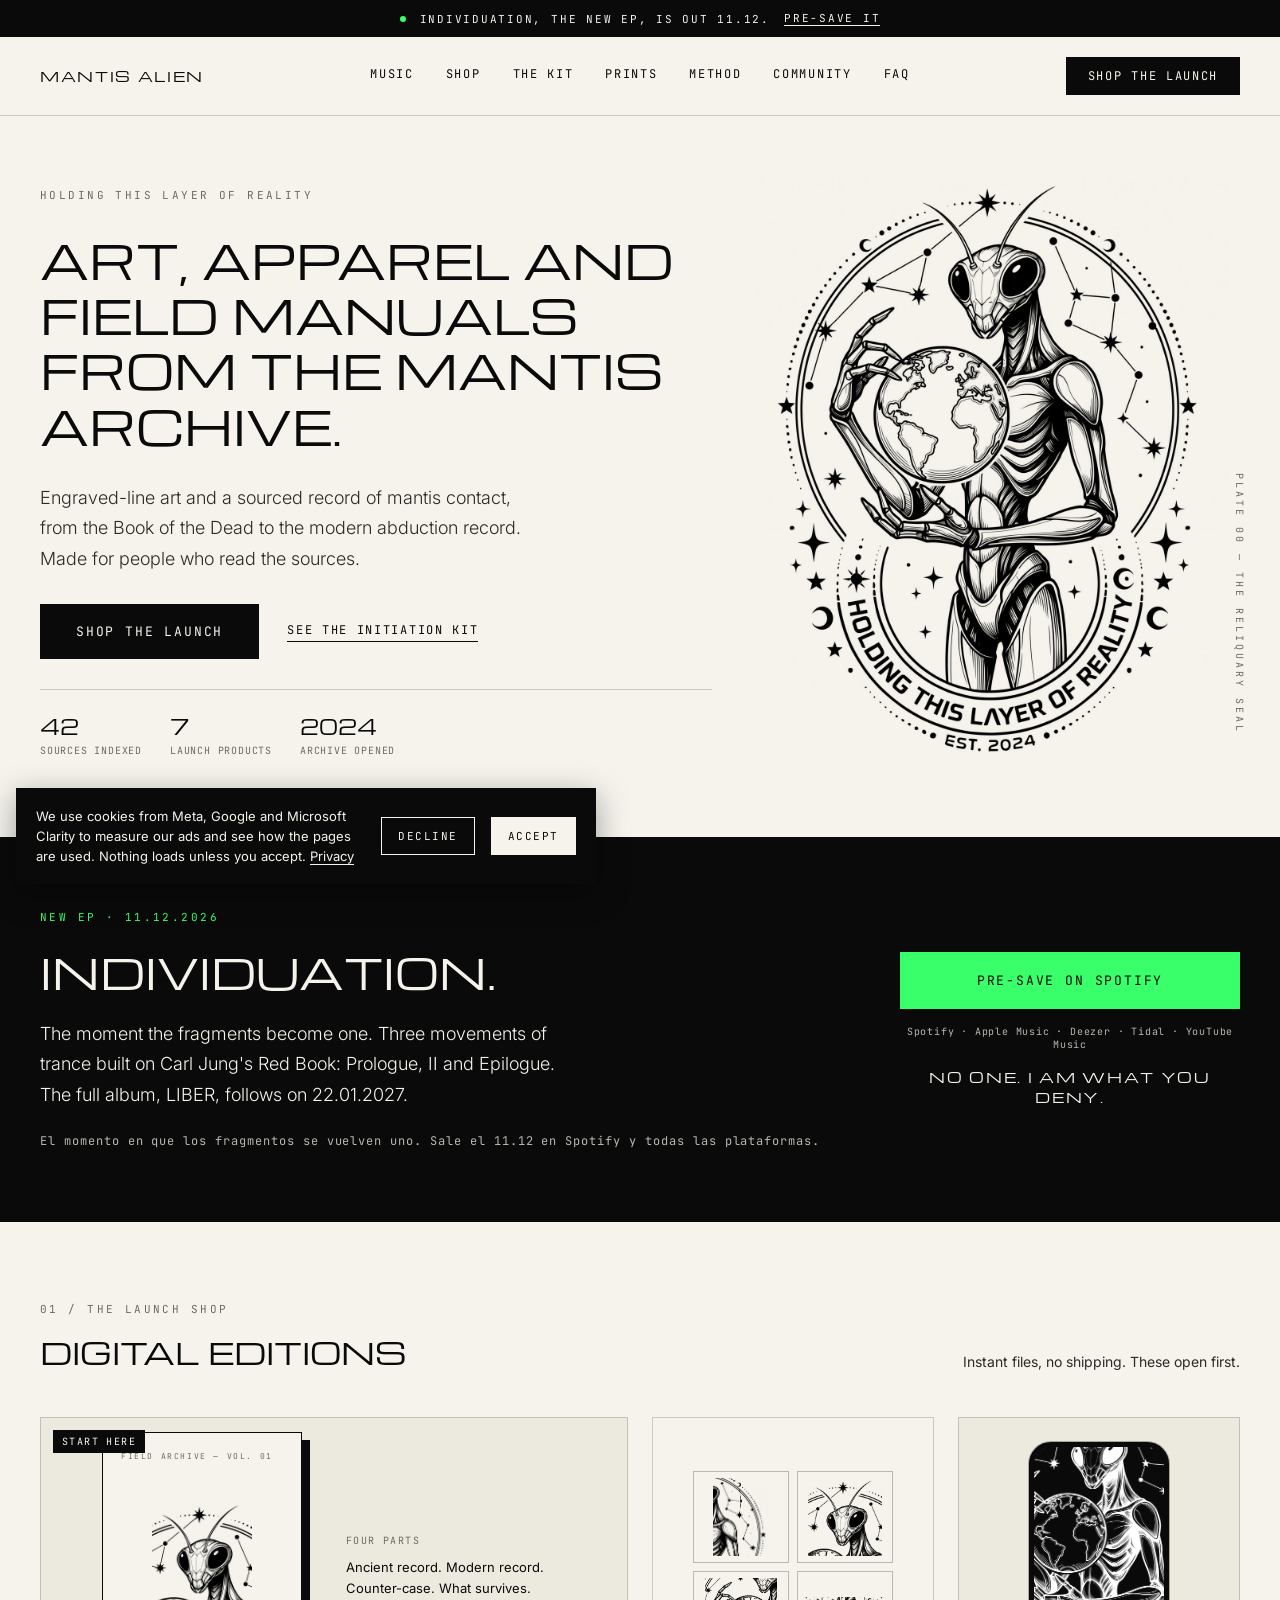
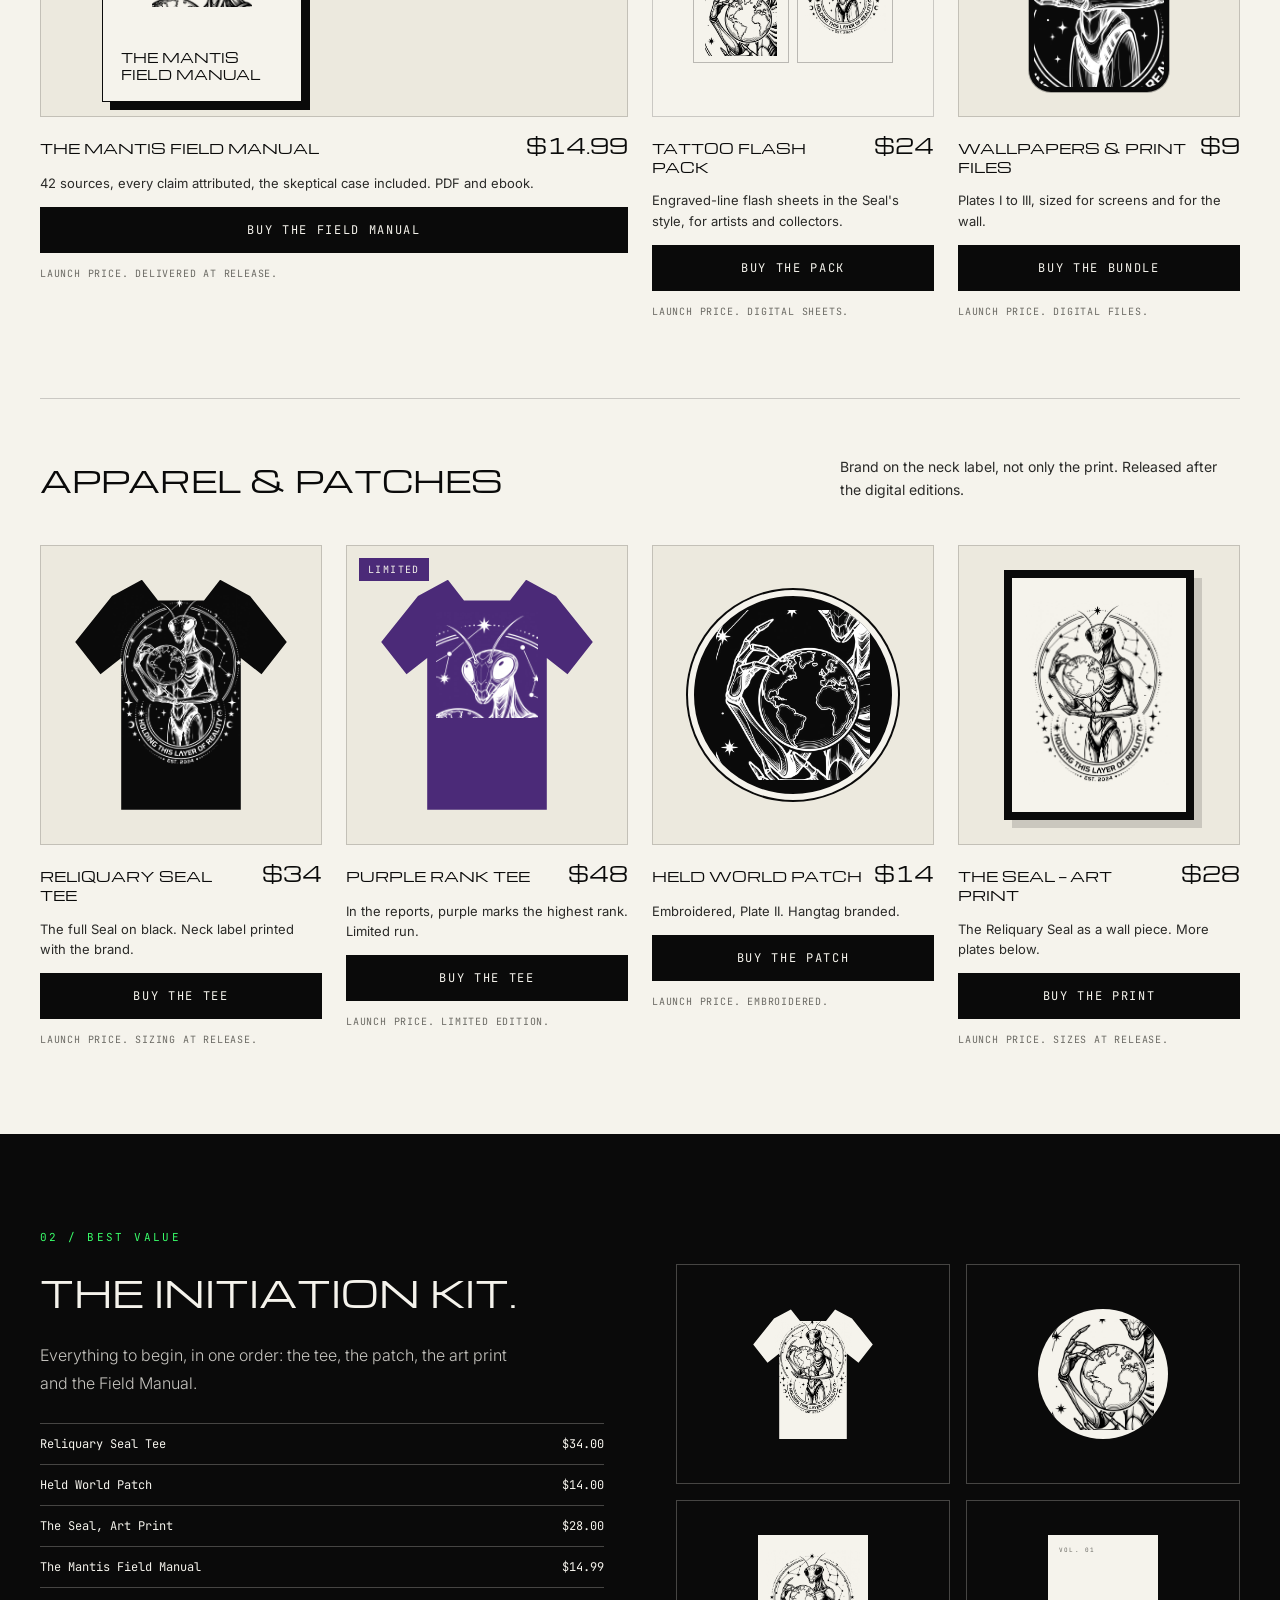
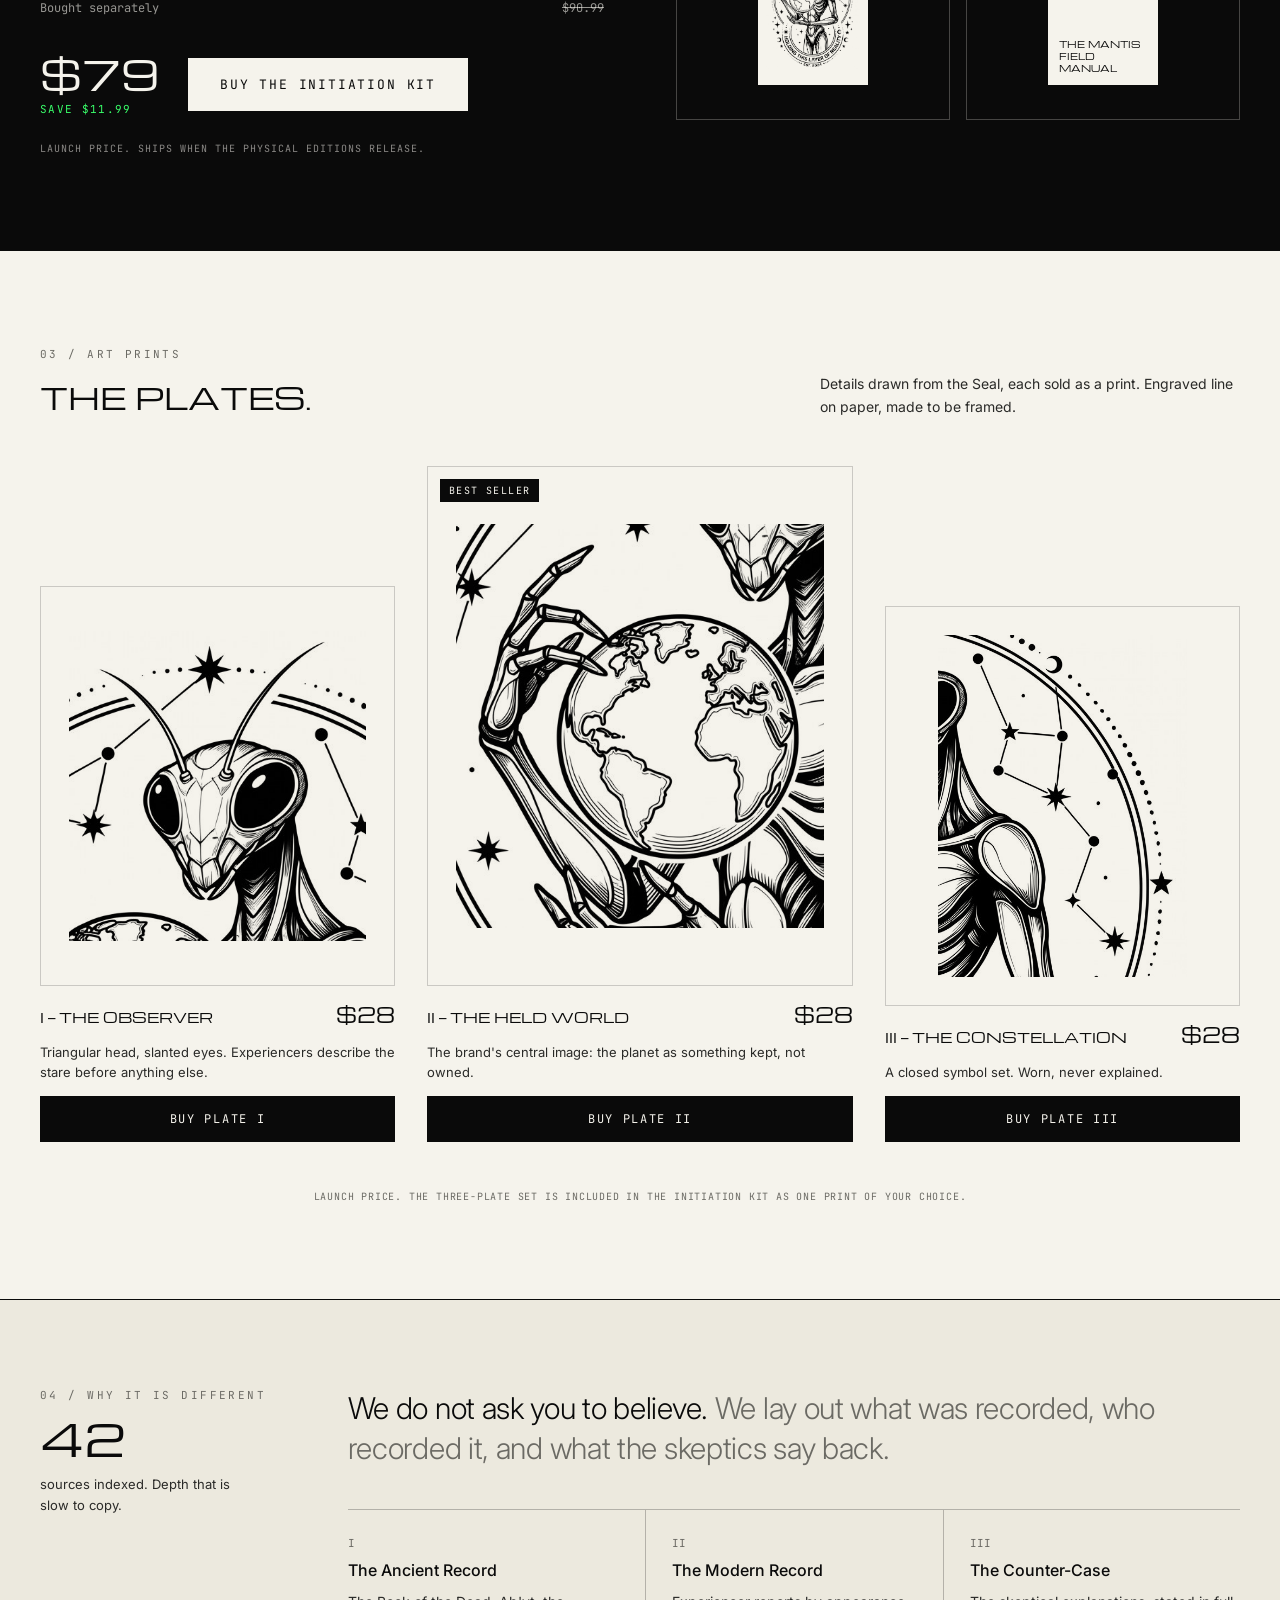
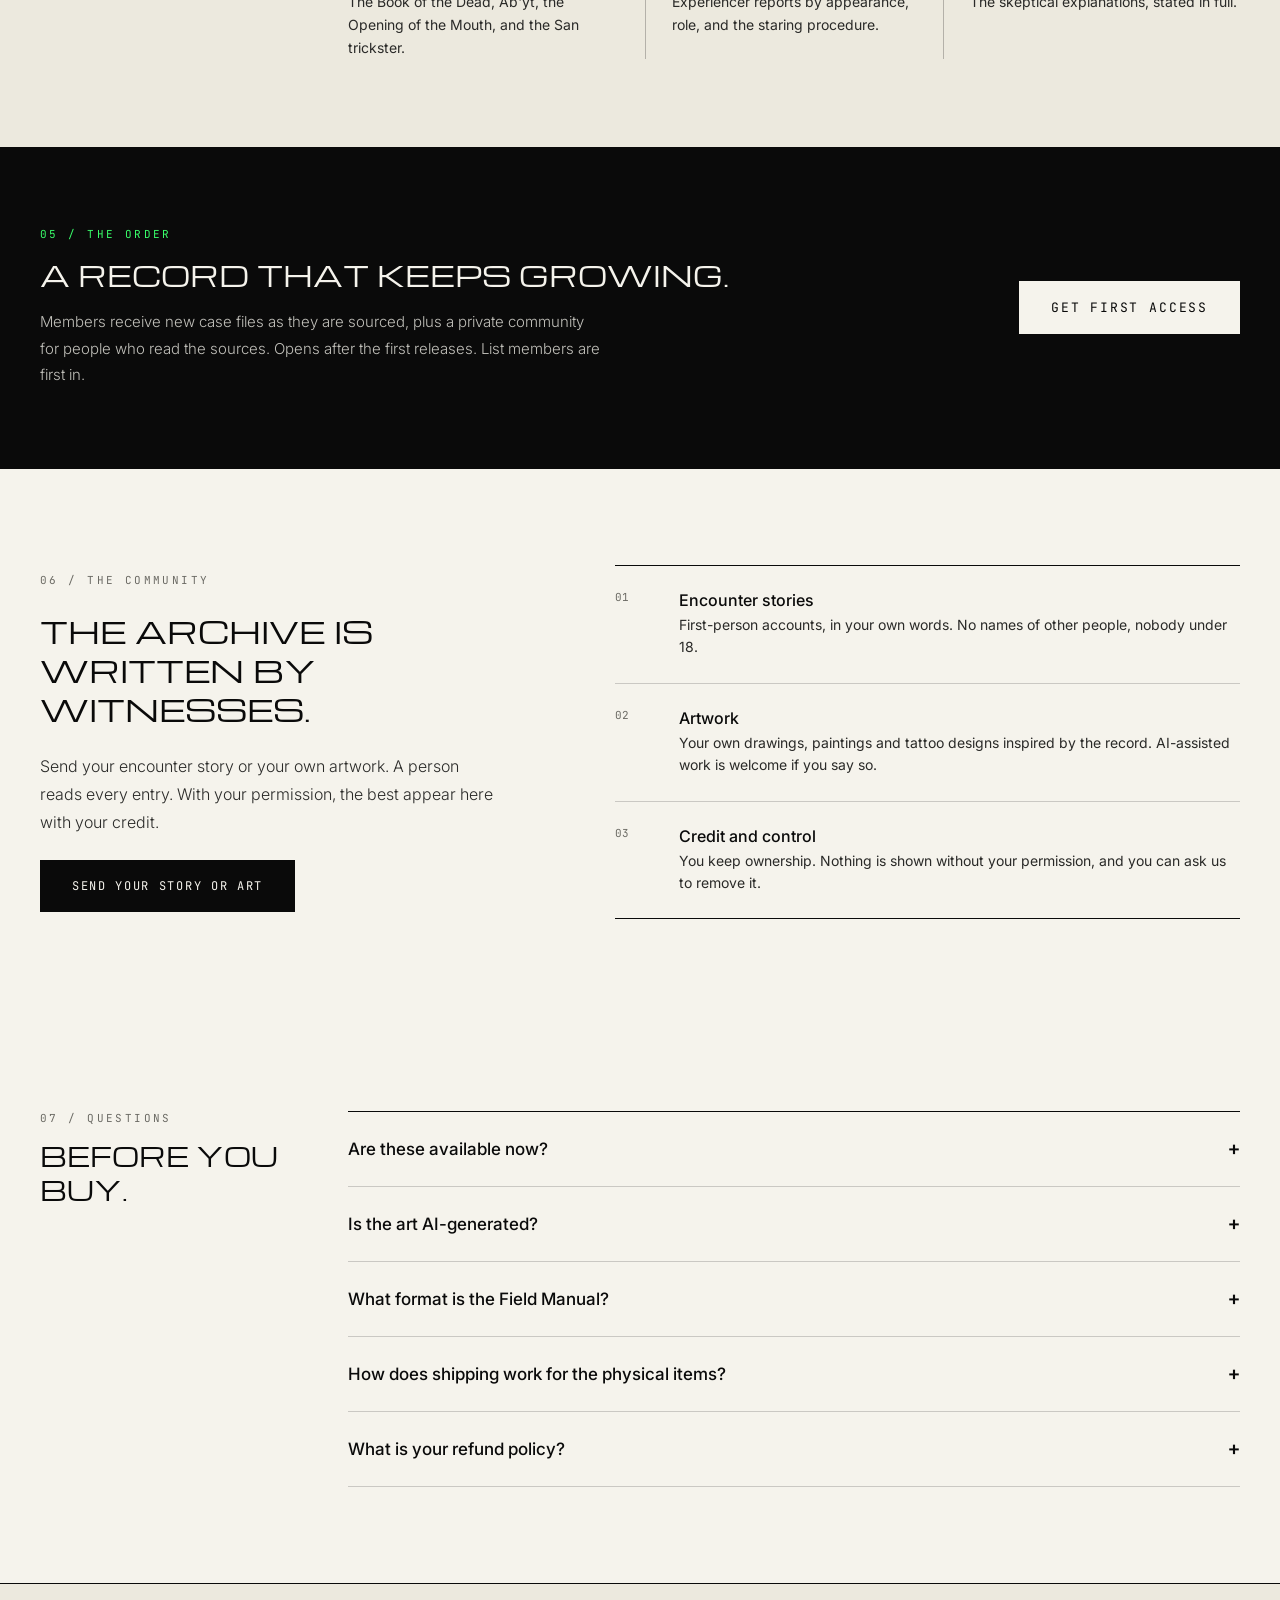
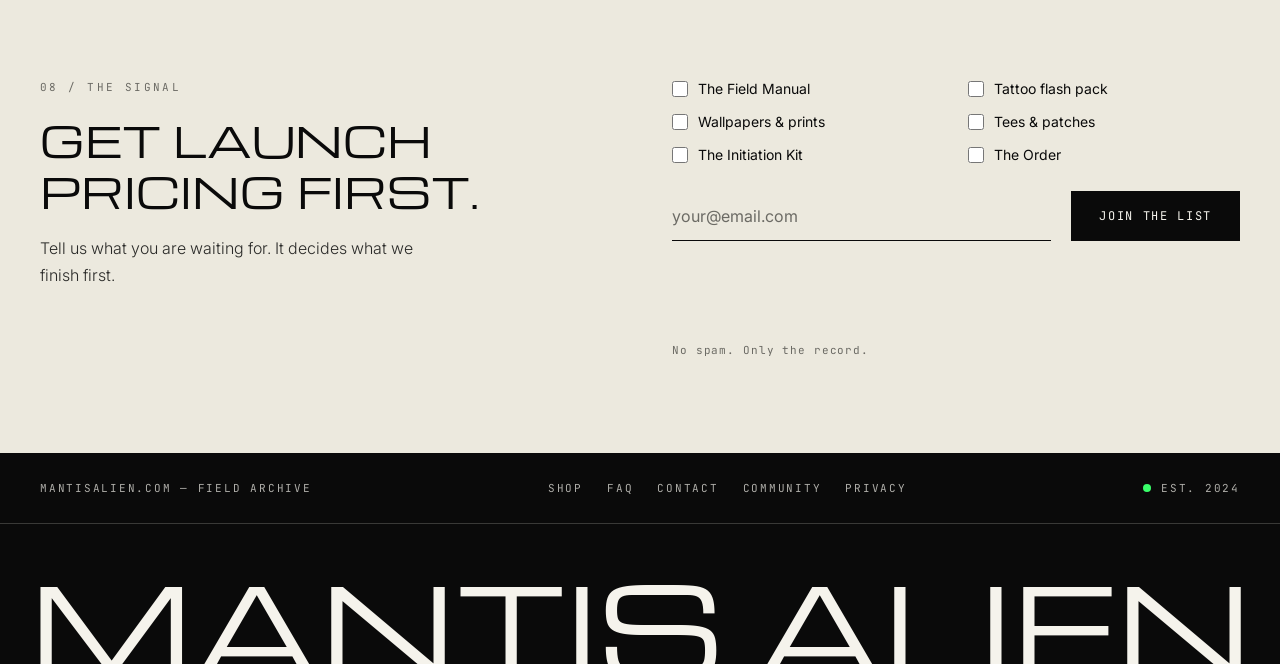
==== commit 3f4179e3: "Add Individuation EP section and pre-save link Co-Authored-By: Claude Opus 5.5 <noreply@anthropic.co" ====
--- a/index.html
+++ b/index.html
@@ -66,8 +66,8 @@
   <div style="width: 100%; background: #0A0A0A; color: #F5F3EC; display: flex; justify-content: center;">
     <div class="mono" style="padding: 11px 40px; font-size: 11px; letter-spacing: 0.16em; text-transform: uppercase; display: flex; align-items: center; gap: 14px;">
       <span style="width: 6px; height: 6px; border-radius: 50%; background: #39FF6A; display: inline-block;"></span>
-      Launch pricing is held for the list. Digital editions open first, physical after.
-      <a href="#signal" style="border-bottom: 1px solid #F5F3EC;">Join the list</a>
+      INDIVIDUATION, the new EP, is out 11.12.
+      <a href="https://distrokid.com/hyperfollow/mantisalien/individuation" target="_blank" rel="noopener" style="border-bottom: 1px solid #F5F3EC;">Pre-save it</a>
     </div>
   </div>
 
@@ -76,6 +76,7 @@
     <div class="topbar" style="width: 100%; max-width: 1280px; padding: 20px 40px; display: grid; grid-template-columns: minmax(0,1fr) auto minmax(0,1fr); align-items: center; gap: 24px;">
       <div class="disp" style="font-size: 14px; letter-spacing: 0.12em;">MANTIS ALIEN</div>
       <div class="nav" style="display: flex; gap: 32px;">
+        <a href="#music">Music</a>
         <a href="#shop">Shop</a>
         <a href="#kit">The Kit</a>
         <a href="#prints">Prints</a>
@@ -109,6 +110,23 @@
       <div style="position: relative; display: flex; justify-content: center;">
         <img src="assets/emblem.jpg" alt="The Mantis Alien Reliquary Seal: a mantis being holding the Earth inside a ring of constellations, inscribed Holding This Layer of Reality" style="width: 100%; max-width: 470px; height: auto; mix-blend-mode: multiply; display: block;">
         <div class="mono" style="position: absolute; right: -6px; top: 50%; writing-mode: vertical-rl; font-size: 10px; letter-spacing: 0.3em; text-transform: uppercase; color: #6B6A64;">Plate 00 — The Reliquary Seal</div>
+      </div>
+    </div>
+  </div>
+
+  <!-- MUSIC: INDIVIDUATION EP -->
+  <div id="music" style="width: 100%; display: flex; justify-content: center; background: #0A0A0A; color: #F5F3EC; border-top: 1px solid #0A0A0A;">
+    <div style="width: 100%; max-width: 1280px; padding: 72px 40px; display: flex; flex-wrap: wrap; gap: 40px; align-items: center; justify-content: space-between;">
+      <div style="flex: 1 1 420px; display: flex; flex-direction: column; gap: 22px;">
+        <div class="mono" style="font-size: 11px; letter-spacing: 0.22em; text-transform: uppercase; color: #39FF6A;">New EP · 11.12.2026</div>
+        <h2 class="disp" style="margin: 0; font-size: 42px; line-height: 1.2; font-weight: 400;">INDIVIDUATION.</h2>
+        <p style="margin: 0; max-width: 520px; font-size: 18px; line-height: 1.7; font-weight: 300;">The moment the fragments become one. Three movements of trance built on Carl Jung's Red Book: Prologue, II and Epilogue. The full album, LIBER, follows on 22.01.2027.</p>
+        <p class="mono" style="margin: 0; font-size: 12px; letter-spacing: 0.08em; color: #B9B7AE;">El momento en que los fragmentos se vuelven uno. Sale el 11.12 en Spotify y todas las plataformas.</p>
+      </div>
+      <div style="flex: 0 1 340px; display: flex; flex-direction: column; gap: 16px;">
+        <a href="https://distrokid.com/hyperfollow/mantisalien/individuation" target="_blank" rel="noopener" style="display: block; text-align: center; background: #39FF6A; color: #0A0A0A; padding: 20px 28px; font-family: 'JetBrains Mono', monospace; font-size: 13px; letter-spacing: 0.14em; text-transform: uppercase;">Pre-save on Spotify</a>
+        <div class="fine" style="text-align: center; color: #B9B7AE;">Spotify · Apple Music · Deezer · Tidal · YouTube Music</div>
+        <div class="disp" style="text-align: center; font-size: 14px; letter-spacing: 0.12em;">NO ONE. I AM WHAT YOU DENY.</div>
       </div>
     </div>
   </div>
